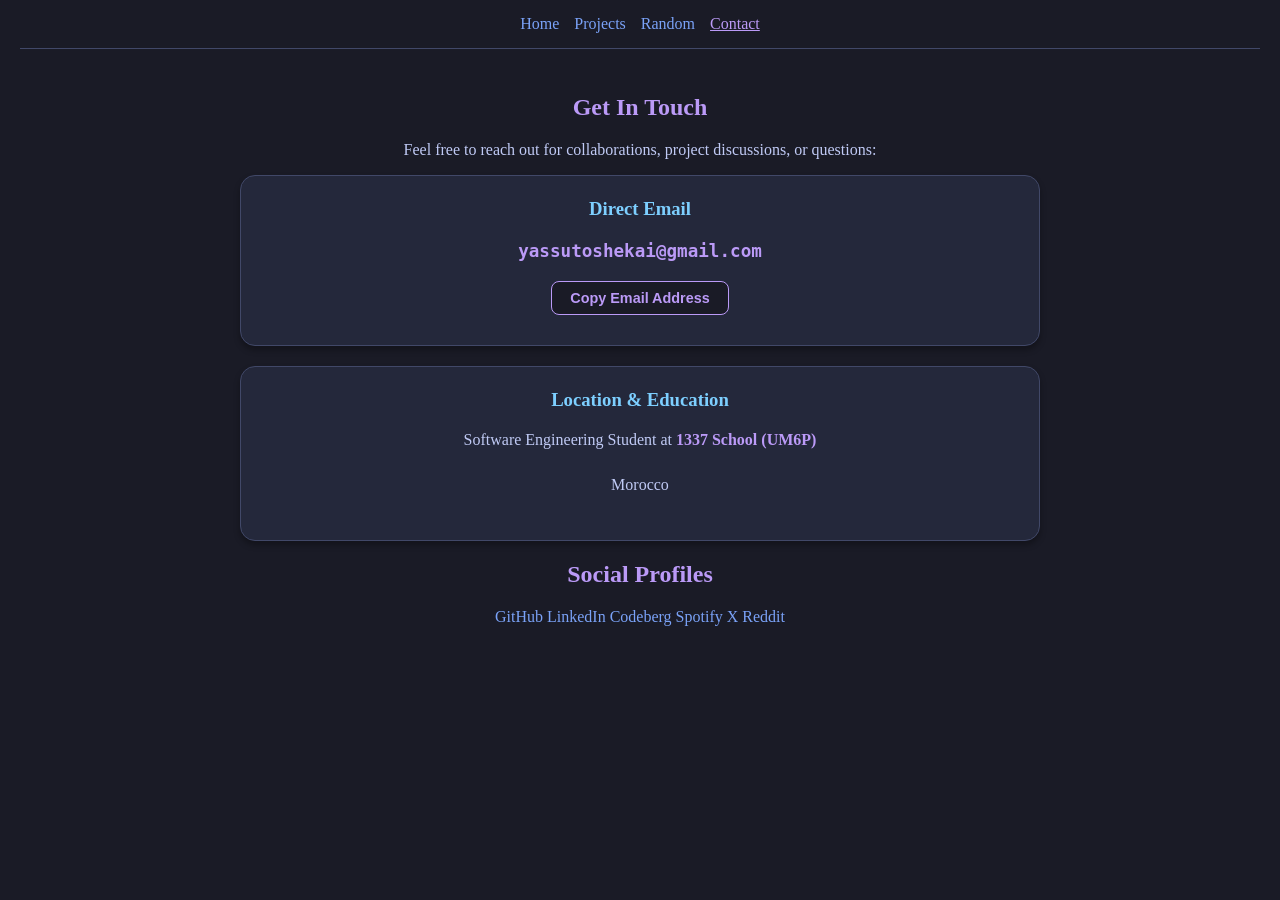
==== html/contact/contact.html @ 8d909801 "Restructure site architecture, add dynamic JSON data, search, date sorting, markdown viewer, and Cod" ====
<!DOCTYPE html>
<html lang="en-US">
<head>
    <meta charset="UTF-8">
    <meta name="viewport" content="width=device-width, initial-scale=1.0">
    <title>Contact | Yosskavo</title>
	<link rel="icon" type="image/svg+xml" href="../../icons/favicon.svg">
    <link rel="stylesheet" href="../../css/style.css">
</head>

<body>
    <nav class="navbar">
        <div class="nav-container">
            <ul class="nav-links">
                <li><a href="../../index.html">Home</a></li>
                <li><a href="../projects/projects.html">Projects</a></li>
                <li><a href="../random/random.html">Random</a></li>
                <li><a href="contact.html" class="active">Contact</a></li>
            </ul>
        </div>
    </nav>

    <section id="contact-section">
        <h2>Get In Touch</h2>
        <p>Feel free to reach out for collaborations, project discussions, or questions:</p>

        <!-- Direct Email Card -->
        <article class="contact-card">
            <h3>Direct Email</h3>
            <p class="email-address">yassutoshekai@gmail.com</p>
            <button id="copy-email-btn" class="action-btn">Copy Email Address</button>
            <span id="copy-status" class="copy-status"></span>
        </article>

        <!-- Location & Institution Info Card -->
        <article class="contact-card">
            <h3>Location &amp; Education</h3>
            <p>Software Engineering Student at <strong>1337 School (UM6P)</strong></p>
            <p>Morocco</p>
        </article>

        <!-- Social Profiles -->
        <h2>Social Profiles</h2>
        <div class="social-links">
            <a href="https://github.com/Yosskavo" target="_blank" rel="noopener">GitHub</a>
            <a href="https://www.linkedin.com/in/Yosskavo/" target="_blank" rel="noopener">LinkedIn</a>
            <a href="https://codeberg.org/Yosskavo" target="_blank" rel="noopener">Codeberg</a>
            <a href="https://open.spotify.com/user/31eyb3ih3ebpcxsmqectodeibr2q" target="_blank" rel="noopener">Spotify</a>
            <a href="https://x.com/Yosskavo" target="_blank" rel="noopener">X</a>
            <a href="https://www.reddit.com/user/Yosskavo" target="_blank" rel="noopener">Reddit</a>
        </div>
    </section>

    <script>
        const copyBtn = document.getElementById('copy-email-btn');
        const copyStatus = document.getElementById('copy-status');
        const email = 'yassutoshekai@gmail.com';

        copyBtn.addEventListener('click', () => {
            navigator.clipboard.writeText(email).then(() => {
                copyStatus.textContent = 'Copied to clipboard!';
                setTimeout(() => {
                    copyStatus.textContent = '';
                }, 3000);
            }).catch(() => {
                copyStatus.textContent = 'Failed to copy.';
            });
        });
    </script>
</body>
</html>
---- css/style.css ----
body {
    /* Uses Flexbox to align the main layout */
    display: flex;
    flex-direction: column;
    align-items: center; /* Centers all sections and blocks horizontally */
    
    /* Centers text, headings, and inline elements (like your badge images) */
    text-align: center;
    
    /* Removes the default browser margin so things look clean */
    margin: 0;
    
    /* Adds a little breathing room around the edges of the screen */
    padding: 0 20px 20px 20px; 
}

/* Constrain the width so the text doesn't stretch too far on wide screens */
section {
    max-width: 800px;
    width: 100%;
}

/* Define Tokyo Night colors for the whole document */
:root {
    --tokyo-bg: #1a1b26;       /* Deep dark blue background */
    --tokyo-card: #24283b;     /* Slightly lighter blue for the project cards */
    --tokyo-text: #c0caf5;     /* Soft, readable blue-white text */
    --tokyo-border: #414868;   /* Subtle border color */
    
    --tokyo-purple: #bb9af7;   /* Tokyo Night purple */
    --tokyo-orange: #ff9e64;   /* Tokyo Night orange */
    --tokyo-blue: #7aa2f7;     /* Tokyo Night blue */
	--tokyo-cyan: #7dcfff;     /* For project titles */
    --tokyo-green: #9ece6a;
}

/* Apply the background and text color to the whole page */
body {
    background-color: var(--tokyo-bg);
    color: var(--tokyo-text);
}

/* Sticky Top Navigation Bar */
.navbar {
    position: sticky;
    top: 0;
    width: 100%;
    background-color: var(--tokyo-bg);
    border-bottom: 1px solid var(--tokyo-border);
    z-index: 1000;
    padding: 15px 0;
    margin-bottom: 25px;
}

.nav-container {
    max-width: 800px;
    margin: 0 auto;
    display: flex;
    justify-content: center;
    align-items: center;
    padding: 0 20px;
}

.nav-links {
    display: flex;
    gap: 15px;
    list-style: none;
    margin: 0;
    padding: 0;
}

.nav-links a {
    color: var(--tokyo-blue);
    text-decoration: none;
}

.nav-links a:hover,
.nav-links a.active {
    color: var(--tokyo-purple);
    text-decoration: underline;
}

/* Section Header with See All Link */
.section-header {
    display: flex;
    justify-content: space-between;
    align-items: center;
    margin-bottom: 15px;
}

.section-header h2 {
    margin: 0;
}

.see-all-link {
    color: var(--tokyo-blue);
    font-weight: bold;
    text-decoration: none;
}

.see-all-link:hover {
    color: var(--tokyo-purple);
    text-decoration: underline;
}

/* ========================================= */
/* Search & Sort Controls Bar                */
/* ========================================= */

.controls-bar {
    display: flex;
    gap: 12px;
    justify-content: space-between;
    margin-bottom: 25px;
}

.search-input, .sort-select {
    background-color: var(--tokyo-card);
    border: 1px solid var(--tokyo-border);
    color: var(--tokyo-text);
    padding: 10px 14px;
    border-radius: 10px;
    font-size: 0.95rem;
    outline: none;
    transition: border-color 0.2s ease;
}

.search-input {
    flex-grow: 1;
}

.search-input:focus, .sort-select:focus {
    border-color: var(--tokyo-purple);
}

.card-label {
    color: var(--tokyo-orange);
    font-weight: bold;
    margin-bottom: 4px;
}

.card-header-block {
    text-align: center;
    margin-bottom: 15px;
}

.card-header-block h3 {
    margin-top: 0;
    margin-bottom: 4px;
    text-align: center;
}

.date-badge {
    color: var(--tokyo-purple);
    font-size: 0.85rem;
    font-weight: bold;
    font-family: monospace;
    text-align: center;
}

.card-footer-stacked {
    display: flex;
    flex-direction: column;
    align-items: center;
    gap: 8px;
    margin-top: 18px;
    text-align: center;
}

.card-footer-stacked a {
    display: inline-block;
    margin-top: 0;
}

.doc-link {
    color: var(--tokyo-cyan);
    font-weight: 500;
}

/* Card Titles (h3) */
article h3,
article h3 a {
    color: var(--tokyo-cyan); 
}

article h3 a:hover {
    text-decoration: underline;
}

/* Descriptions (paragraphs) */
article p {
    color: var(--tokyo-text); /* Uses the soft white/blue from the theme */
    line-height: 1.6;
    margin-bottom: 20px;
}

/* Tech Stack list items */
article li {
    color: var(--tokyo-green); /* Tech stack content gets a new color */
    margin-bottom: 10px;
}

/* The bold 'Tech:' label */
article strong {
    color: var(--tokyo-purple);
}

/* Apply purple specifically to h2 titles */
h2 {
    color: var(--tokyo-purple);
}

/* Apply blue to all general links */
a {
    color: var(--tokyo-blue);
    text-decoration: none; /* Keeps it clean without the default underline */
}

a:hover {
    text-decoration: underline; /* Adds the underline back when hovering */
}

ul {
    /* Makes the list wrap tightly around its content instead of stretching across the screen */
    display: inline-block;
    
    /* Aligns the text (and bullets) to the left edge of this tight block */
    text-align: left;
    
    /* Puts the bullets back on the outside so the text aligns perfectly straight */
    list-style-position: outside; 
}

/* ========================================= */
/* Project Card Specific Styling             */
/* ========================================= */

article {
    background-color: var(--tokyo-card);
    border: 1px solid var(--tokyo-border);
    border-radius: 15px;
    padding: 20px;
    margin-bottom: 25px;
    
    /* Adds a very subtle dark shadow to lift the card off the background */
    box-shadow: 0 4px 6px rgba(0, 0, 0, 0.3);
}

/* Make your "View Source Code" links pop with the Tokyo Night accent blue and center them */
article a {
    display: block; /* Forces the link to drop to its own line */
    margin-top: 15px; 
    color: var(--tokyo-blue);
    text-decoration: none;
}

article a:hover {
    text-decoration: underline;
}

/* Color the main greeting title */
h1 {
    color: var(--tokyo-blue);
}

/* Color the 'Tech Stack & Tools' subtitle */
#about h3 {
    color: var(--tokyo-cyan);
}

/* Color the tech stack list items green */
#about li {
    color: var(--tokyo-green);
    margin-bottom: 10px;
}

/* Color the bold labels (Languages, DevOps & Tools, etc.) purple */
#about strong {
    color: var(--tokyo-purple);
}

/* ========================================= */
/* Album Review Specific Card Styling        */
/* ========================================= */

.album-card {
    display: flex;
    gap: 20px;
    align-items: flex-start;
    text-align: left;
    background-color: var(--tokyo-card);
    border: 1px solid var(--tokyo-border);
    border-radius: 15px;
    padding: 20px;
    margin-bottom: 25px;
    box-shadow: 0 4px 6px rgba(0, 0, 0, 0.3);
}

.album-cover {
    width: 130px;
    height: 130px;
    object-fit: cover;
    border-radius: 10px;
    border: 1px solid var(--tokyo-border);
    flex-shrink: 0;
}

.album-details {
    flex-grow: 1;
}

.album-details h3 {
    margin-top: 0;
    margin-bottom: 6px;
}

.album-meta {
    color: var(--tokyo-text);
    margin-bottom: 10px;
    font-size: 0.95rem;
}

.genre {
    color: var(--tokyo-purple);
}

.rating strong {
    color: var(--tokyo-orange);
}

.review-text {
    margin-bottom: 10px;
}

/* Responsive adjustment for nav and album cards */
@media (max-width: 550px) {
    .nav-container {
        flex-direction: column;
        gap: 10px;
    }
    .album-card {
        flex-direction: column;
        align-items: center;
        text-align: center;
    }
}

/* ========================================= */
/* README Viewer Styling                     */
/* ========================================= */

#readme-viewer {
    max-width: 1100px;
    width: 100%;
}

.viewer-controls {
    display: flex;
    justify-content: space-between;
    align-items: center;
    margin-bottom: 15px;
    flex-wrap: wrap;
    gap: 12px;
}

.file-selector-wrapper {
    display: flex;
    align-items: center;
    gap: 8px;
}

.file-label {
    color: var(--tokyo-cyan);
    font-weight: 600;
    font-size: 0.95rem;
}

.file-select {
    background-color: var(--tokyo-card);
    border: 1px solid var(--tokyo-border);
    color: var(--tokyo-text);
    padding: 8px 14px;
    border-radius: 8px;
    font-size: 0.9rem;
    font-family: inherit;
    outline: none;
    transition: border-color 0.2s ease;
}

.file-select:focus {
    border-color: var(--tokyo-purple);
}

.readme-card {
    background-color: var(--tokyo-card);
    border: 1px solid var(--tokyo-border);
    border-radius: 15px;
    padding: 30px;
    text-align: left;
    margin-bottom: 25px;
    box-shadow: 0 4px 6px rgba(0, 0, 0, 0.3);
    line-height: 1.7;
}

.readme-card code {
    background-color: rgba(0, 0, 0, 0.4);
    color: var(--tokyo-orange);
    padding: 2px 6px;
    border-radius: 4px;
    font-family: monospace;
}

.readme-card pre {
    background-color: rgba(0, 0, 0, 0.5);
    border: 1px solid var(--tokyo-border);
    padding: 15px;
    border-radius: 8px;
    overflow-x: auto;
}

.readme-card pre code {
    background: none;
    padding: 0;
    color: var(--tokyo-text);
}

.readme-card img {
    max-width: 100%;
    border-radius: 8px;
}

/* ========================================= */
/* Contact Page Specific Styling             */
/* ========================================= */

.contact-card {
    background-color: var(--tokyo-card);
    border: 1px solid var(--tokyo-border);
    border-radius: 15px;
    padding: 22px;
    margin-bottom: 20px;
    text-align: center;
    box-shadow: 0 4px 6px rgba(0, 0, 0, 0.3);
}

.contact-card h3 {
    color: var(--tokyo-cyan);
    margin-top: 0;
    margin-bottom: 10px;
}

.email-address {
    font-family: monospace;
    font-size: 1.1rem;
    color: var(--tokyo-purple);
    font-weight: bold;
    margin-bottom: 15px;
}

.action-btn {
    background-color: var(--tokyo-bg);
    border: 1px solid var(--tokyo-purple);
    color: var(--tokyo-purple);
    padding: 8px 18px;
    border-radius: 8px;
    font-size: 0.9rem;
    cursor: pointer;
    font-weight: bold;
    transition: all 0.2s ease;
}

.action-btn:hover {
    background-color: var(--tokyo-purple);
    color: var(--tokyo-bg);
}

.copy-status {
    display: block;
    margin-top: 8px;
    font-size: 0.85rem;
    color: var(--tokyo-green);
    font-weight: bold;
}
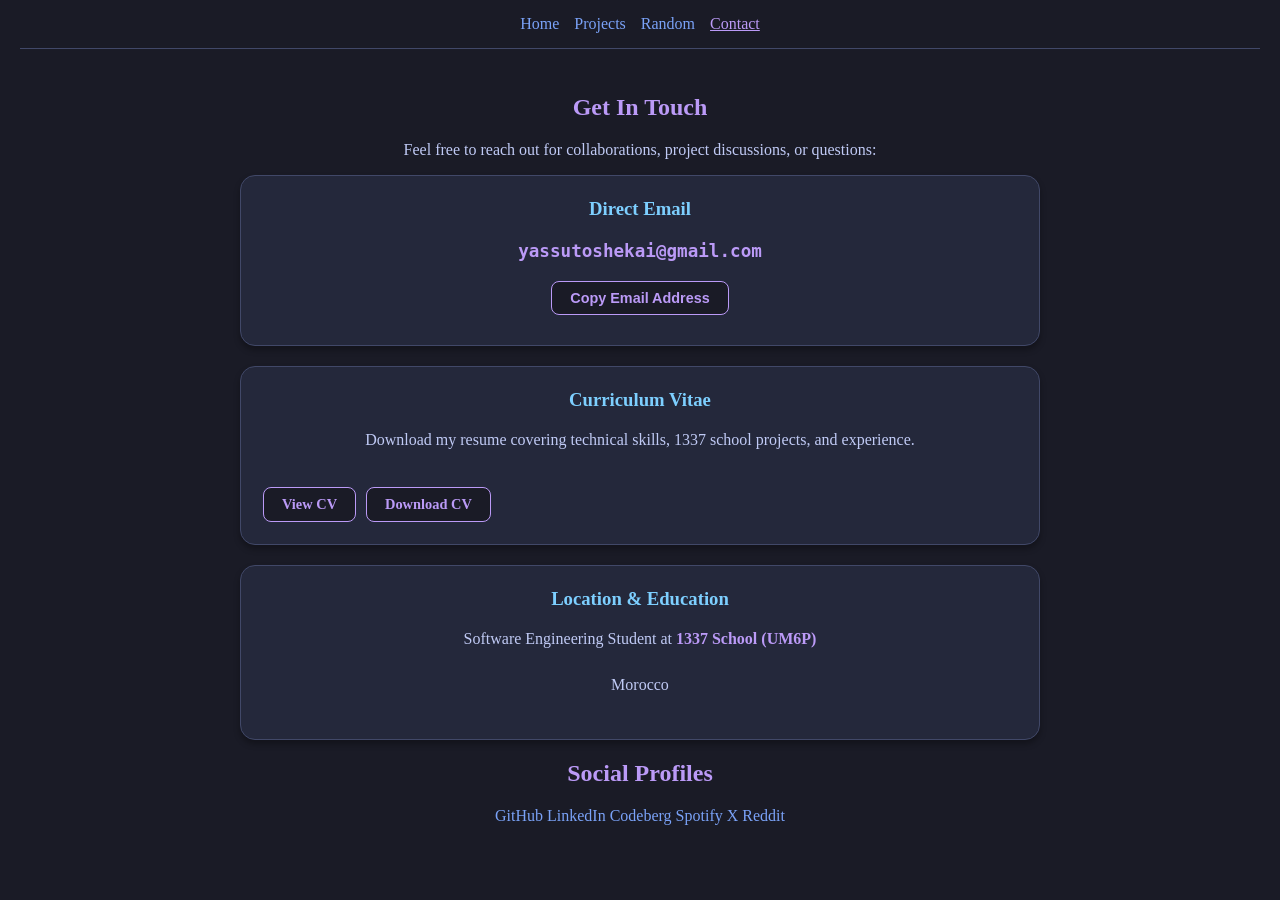
==== commit c8753976: "Add View CV and Download CV options to Home and Contact pages" ====
--- a/html/contact/contact.html
+++ b/html/contact/contact.html
@@ -30,6 +30,16 @@
             <p class="email-address">yassutoshekai@gmail.com</p>
             <button id="copy-email-btn" class="action-btn">Copy Email Address</button>
             <span id="copy-status" class="copy-status"></span>
+        </article>
+
+        <!-- Curriculum Vitae (CV) Card -->
+        <article class="contact-card">
+            <h3>Curriculum Vitae</h3>
+            <p>Download my resume covering technical skills, 1337 school projects, and experience.</p>
+            <div class="cv-actions" style="margin-top: 15px;">
+                <a href="../../assets/cv.pdf" target="_blank" class="action-btn">View CV</a>
+                <a href="../../assets/cv.pdf" download="Yassine_El_Motaouakkel_CV.pdf" class="action-btn">Download CV</a>
+            </div>
         </article>
 
         <!-- Location & Institution Info Card -->
--- a/css/style.css
+++ b/css/style.css
@@ -80,6 +80,16 @@
     text-decoration: underline;
 }
 
+.nav-github-badge {
+    color: var(--tokyo-orange) !important;
+    font-size: 0.88rem;
+}
+
+.nav-github-badge:hover {
+    color: var(--tokyo-purple) !important;
+    text-decoration: underline;
+}
+
 /* Section Header with See All Link */
 .section-header {
     display: flex;
@@ -481,3 +491,186 @@
     color: var(--tokyo-green);
     font-weight: bold;
 }
+
+/* ========================================= */
+/* Next Goals Roadmap Styling                */
+/* ========================================= */
+
+.goal-status-wrapper {
+    margin-bottom: 6px;
+    text-align: center;
+}
+
+.status-pill {
+    display: inline-block;
+    padding: 3px 12px;
+    border-radius: 20px;
+    font-size: 0.78rem;
+    font-weight: 600;
+    letter-spacing: 0.02em;
+}
+
+.status-in-progress {
+    background-color: rgba(158, 206, 106, 0.15);
+    color: var(--tokyo-green);
+    border: 1px solid rgba(158, 206, 106, 0.4);
+}
+
+.status-planned {
+    background-color: rgba(187, 154, 247, 0.15);
+    color: var(--tokyo-purple);
+    border: 1px solid rgba(187, 154, 247, 0.4);
+}
+
+.status-exploring {
+    background-color: rgba(125, 207, 255, 0.15);
+    color: var(--tokyo-cyan);
+    border: 1px solid rgba(125, 207, 255, 0.4);
+}
+
+.status-future-research {
+    background-color: rgba(255, 158, 100, 0.15);
+    color: var(--tokyo-orange);
+    border: 1px solid rgba(255, 158, 100, 0.4);
+}
+
+.target-date {
+    color: var(--tokyo-purple);
+    font-size: 0.85rem;
+    font-family: monospace;
+}
+
+/* ========================================= */
+/* Git Signature & Status Card               */
+/* ========================================= */
+
+.git-signature-card {
+    background-color: var(--tokyo-card);
+    border: 1px solid var(--tokyo-border);
+    border-radius: 12px;
+    padding: 16px 20px;
+    margin-top: 25px;
+    text-align: left;
+    box-shadow: 0 4px 6px rgba(0, 0, 0, 0.3);
+}
+
+.git-sig-header {
+    display: flex;
+    justify-content: space-between;
+    align-items: center;
+    margin-bottom: 10px;
+}
+
+.git-sig-label {
+    color: var(--tokyo-cyan);
+    font-weight: bold;
+    font-size: 0.88rem;
+    text-transform: uppercase;
+    letter-spacing: 0.05em;
+}
+
+.git-status-dot {
+    width: 8px;
+    height: 8px;
+    background-color: var(--tokyo-green);
+    border-radius: 50%;
+    box-shadow: 0 0 8px var(--tokyo-green);
+}
+
+.git-sig-body p,
+.git-sig-stats p {
+    margin: 6px 0;
+    font-size: 0.9rem;
+    line-height: 1.5;
+}
+
+.repo-badge {
+    color: var(--tokyo-orange);
+    font-weight: bold;
+    margin-right: 6px;
+    background: none;
+    border: none;
+    padding: 0;
+}
+
+.git-sig-footer {
+    margin-top: 15px;
+    padding-top: 12px;
+    border-top: 1px solid var(--tokyo-border);
+}
+
+.git-sig-footer p {
+    margin-bottom: 8px;
+    color: var(--tokyo-text);
+}
+
+.git-profiles-links {
+    display: flex;
+    gap: 12px;
+    flex-wrap: wrap;
+}
+
+/* ========================================= */
+/* Curriculum Vitae (CV) Styling             */
+/* ========================================= */
+
+.cv-card {
+    background-color: var(--tokyo-card);
+    border: 1px solid var(--tokyo-border);
+    border-radius: 12px;
+    padding: 18px 20px;
+    margin-top: 25px;
+    display: flex;
+    justify-content: space-between;
+    align-items: center;
+    flex-wrap: wrap;
+    gap: 15px;
+    text-align: left;
+    box-shadow: 0 4px 6px rgba(0, 0, 0, 0.3);
+}
+
+.cv-title {
+    color: var(--tokyo-cyan);
+    font-weight: bold;
+    font-size: 1.05rem;
+    display: block;
+    margin-bottom: 4px;
+}
+
+.cv-details p {
+    margin: 0;
+    font-size: 0.9rem;
+    color: var(--tokyo-text);
+}
+
+.cv-actions {
+    display: flex;
+    gap: 10px;
+    flex-wrap: wrap;
+}
+
+/* ========================================= */
+/* Hub Preview Block Styling                 */
+/* ========================================= */
+
+.preview-block {
+    background-color: rgba(0, 0, 0, 0.25);
+    border: 1px solid var(--tokyo-border);
+    border-radius: 8px;
+    padding: 10px 14px;
+    margin: 14px 0;
+    text-align: left;
+}
+
+.preview-text {
+    font-size: 0.88rem;
+    color: var(--tokyo-text);
+    margin: 0;
+    line-height: 1.5;
+}
+
+.card-details-list {
+    text-align: left;
+    margin: 12px 0 16px 0;
+    padding-left: 24px;
+}
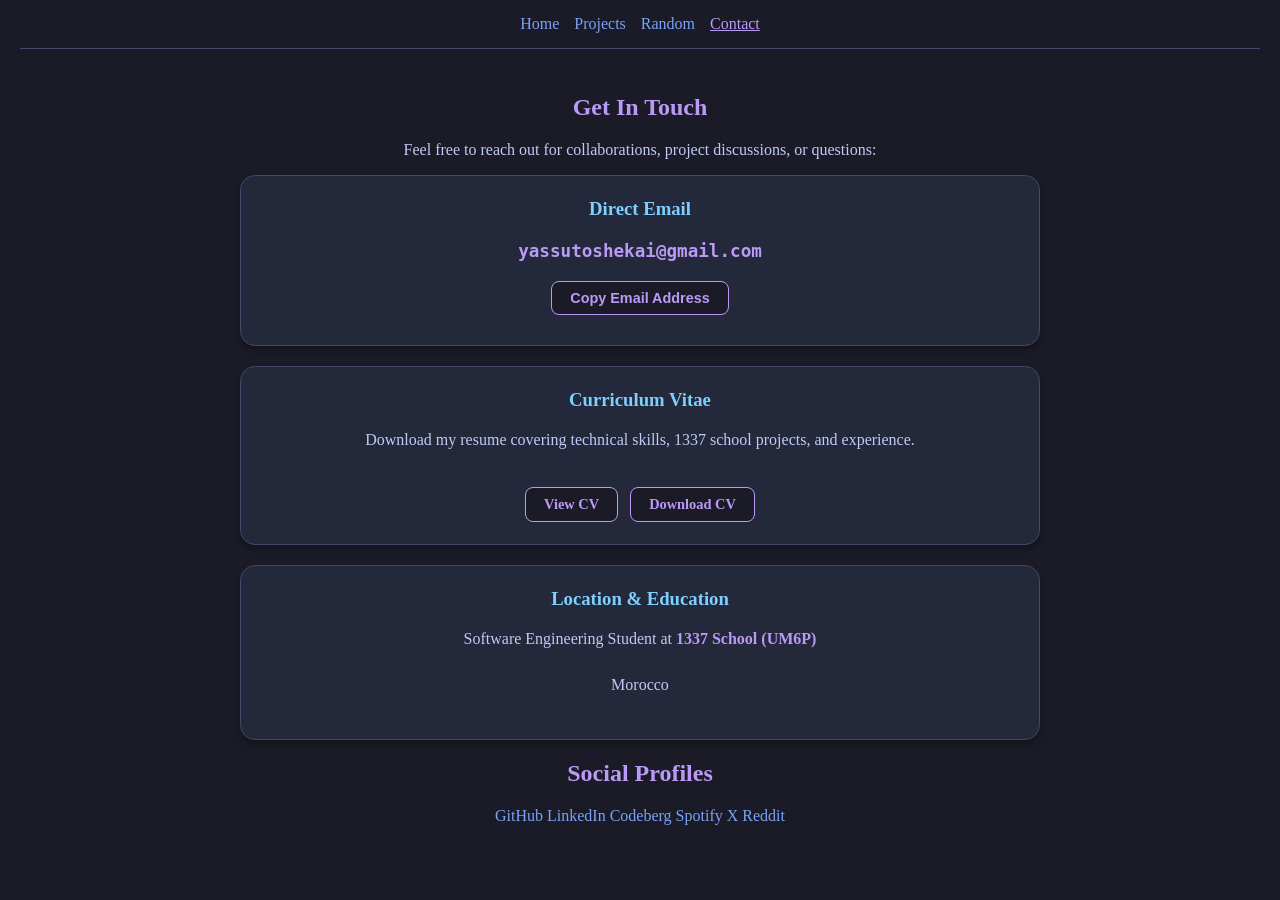
==== commit 825f9854: "Center View CV and Download CV buttons on Contact page" ====
--- a/html/contact/contact.html
+++ b/html/contact/contact.html
@@ -36,7 +36,7 @@
         <article class="contact-card">
             <h3>Curriculum Vitae</h3>
             <p>Download my resume covering technical skills, 1337 school projects, and experience.</p>
-            <div class="cv-actions" style="margin-top: 15px;">
+            <div class="cv-actions-center">
                 <a href="../../assets/cv.pdf" target="_blank" class="action-btn">View CV</a>
                 <a href="../../assets/cv.pdf" download="Yassine_El_Motaouakkel_CV.pdf" class="action-btn">Download CV</a>
             </div>
--- a/css/style.css
+++ b/css/style.css
@@ -649,6 +649,15 @@
     flex-wrap: wrap;
 }
 
+.cv-actions-center {
+    display: flex;
+    justify-content: center;
+    align-items: center;
+    gap: 12px;
+    margin-top: 15px;
+    flex-wrap: wrap;
+}
+
 /* ========================================= */
 /* Hub Preview Block Styling                 */
 /* ========================================= */
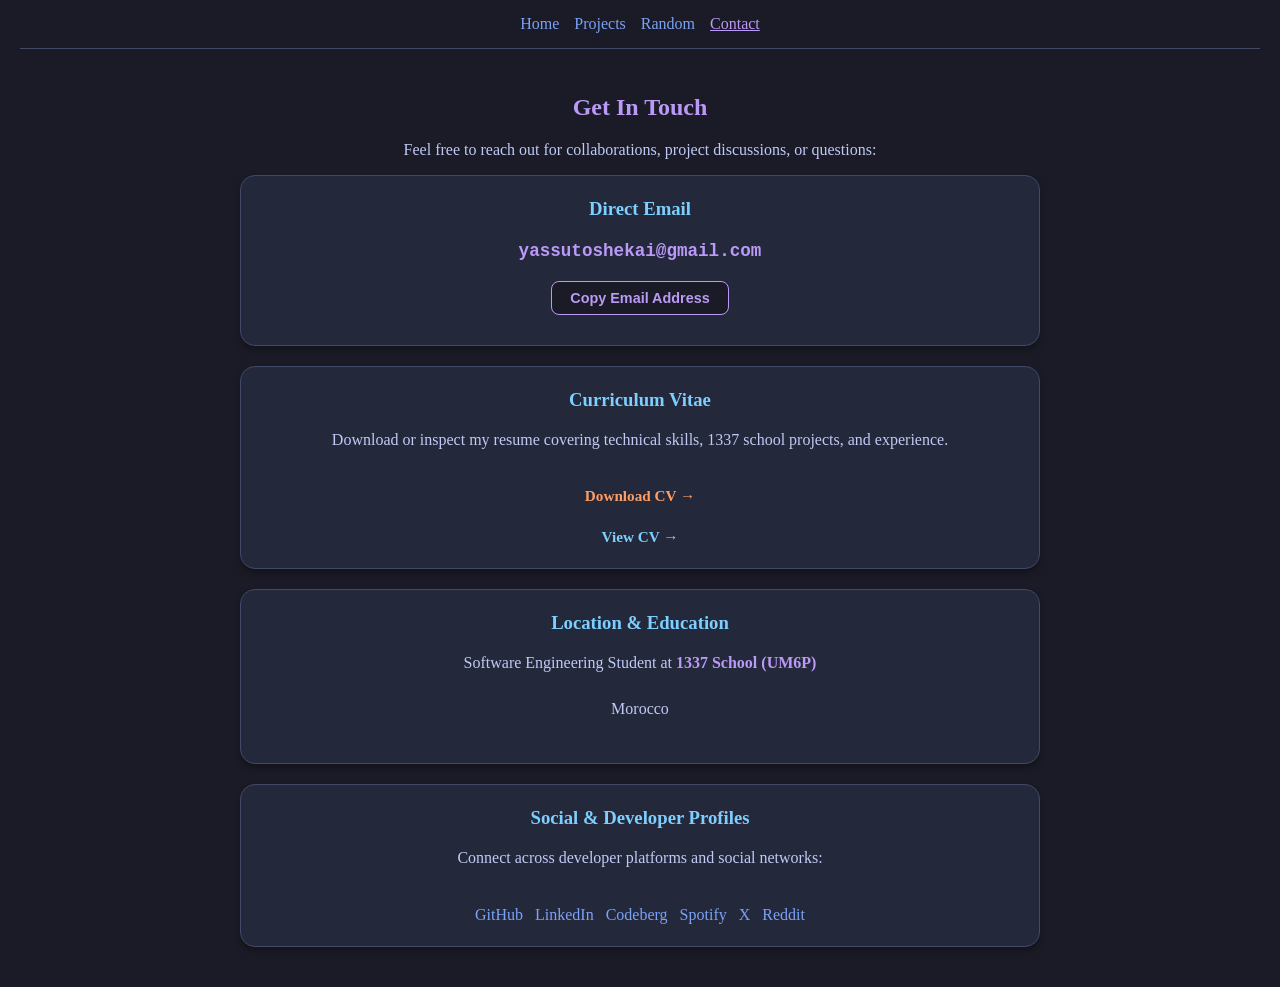
==== commit 9cd80d7a: "Unify all 4 contact sections into consistent cards on Contact page" ====
--- a/html/contact/contact.html
+++ b/html/contact/contact.html
@@ -28,17 +28,19 @@
         <article class="contact-card">
             <h3>Direct Email</h3>
             <p class="email-address">yassutoshekai@gmail.com</p>
-            <button id="copy-email-btn" class="action-btn">Copy Email Address</button>
+            <div class="cv-actions-center">
+                <button id="copy-email-btn" class="action-btn">Copy Email Address</button>
+            </div>
             <span id="copy-status" class="copy-status"></span>
         </article>
 
         <!-- Curriculum Vitae (CV) Card -->
         <article class="contact-card">
             <h3>Curriculum Vitae</h3>
-            <p>Download my resume covering technical skills, 1337 school projects, and experience.</p>
-            <div class="cv-actions-center">
-                <a href="../../assets/cv.pdf" target="_blank" class="action-btn">View CV</a>
-                <a href="../../assets/cv.pdf" download="Yassine_El_Motaouakkel_CV.pdf" class="action-btn">Download CV</a>
+            <p>Download or inspect my resume covering technical skills, 1337 school projects, and experience.</p>
+            <div class="cv-stacked-center">
+                <a href="../../assets/cv.pdf" download="Yassine_El_Motaouakkel_CV.pdf" class="cv-download-btn">Download CV &rarr;</a>
+                <a href="../../assets/cv.pdf" target="_blank" rel="noopener" class="cv-view-btn">View CV &rarr;</a>
             </div>
         </article>
 
@@ -49,16 +51,19 @@
             <p>Morocco</p>
         </article>
 
-        <!-- Social Profiles -->
-        <h2>Social Profiles</h2>
-        <div class="social-links">
-            <a href="https://github.com/Yosskavo" target="_blank" rel="noopener">GitHub</a>
-            <a href="https://www.linkedin.com/in/Yosskavo/" target="_blank" rel="noopener">LinkedIn</a>
-            <a href="https://codeberg.org/Yosskavo" target="_blank" rel="noopener">Codeberg</a>
-            <a href="https://open.spotify.com/user/31eyb3ih3ebpcxsmqectodeibr2q" target="_blank" rel="noopener">Spotify</a>
-            <a href="https://x.com/Yosskavo" target="_blank" rel="noopener">X</a>
-            <a href="https://www.reddit.com/user/Yosskavo" target="_blank" rel="noopener">Reddit</a>
-        </div>
+        <!-- Social Profiles Card -->
+        <article class="contact-card">
+            <h3>Social &amp; Developer Profiles</h3>
+            <p>Connect across developer platforms and social networks:</p>
+            <div class="social-links contact-social-links">
+                <a href="https://github.com/Yosskavo" target="_blank" rel="noopener">GitHub</a>
+                <a href="https://www.linkedin.com/in/Yosskavo/" target="_blank" rel="noopener">LinkedIn</a>
+                <a href="https://codeberg.org/Yosskavo" target="_blank" rel="noopener">Codeberg</a>
+                <a href="https://open.spotify.com/user/31eyb3ih3ebpcxsmqectodeibr2q" target="_blank" rel="noopener">Spotify</a>
+                <a href="https://x.com/Yosskavo" target="_blank" rel="noopener">X</a>
+                <a href="https://www.reddit.com/user/Yosskavo" target="_blank" rel="noopener">Reddit</a>
+            </div>
+        </article>
     </section>
 
     <script>
--- a/css/style.css
+++ b/css/style.css
@@ -658,6 +658,50 @@
     flex-wrap: wrap;
 }
 
+.cv-stacked-center {
+    display: flex;
+    flex-direction: column;
+    align-items: center;
+    justify-content: center;
+    gap: 8px;
+    margin-top: 15px;
+}
+
+.cv-download-btn {
+    color: var(--tokyo-orange) !important;
+    font-weight: 600;
+    font-size: 0.95rem;
+    text-decoration: none;
+    transition: color 0.2s ease;
+}
+
+.cv-download-btn:hover {
+    color: var(--tokyo-purple) !important;
+    text-decoration: underline;
+}
+
+.cv-view-btn {
+    color: var(--tokyo-cyan) !important;
+    font-weight: 600;
+    font-size: 0.95rem;
+    text-decoration: none;
+    transition: color 0.2s ease;
+}
+
+.cv-view-btn:hover {
+    color: var(--tokyo-blue) !important;
+    text-decoration: underline;
+}
+
+.contact-social-links {
+    display: flex;
+    justify-content: center;
+    align-items: center;
+    gap: 12px;
+    margin-top: 15px;
+    flex-wrap: wrap;
+}
+
 /* ========================================= */
 /* Hub Preview Block Styling                 */
 /* ========================================= */
